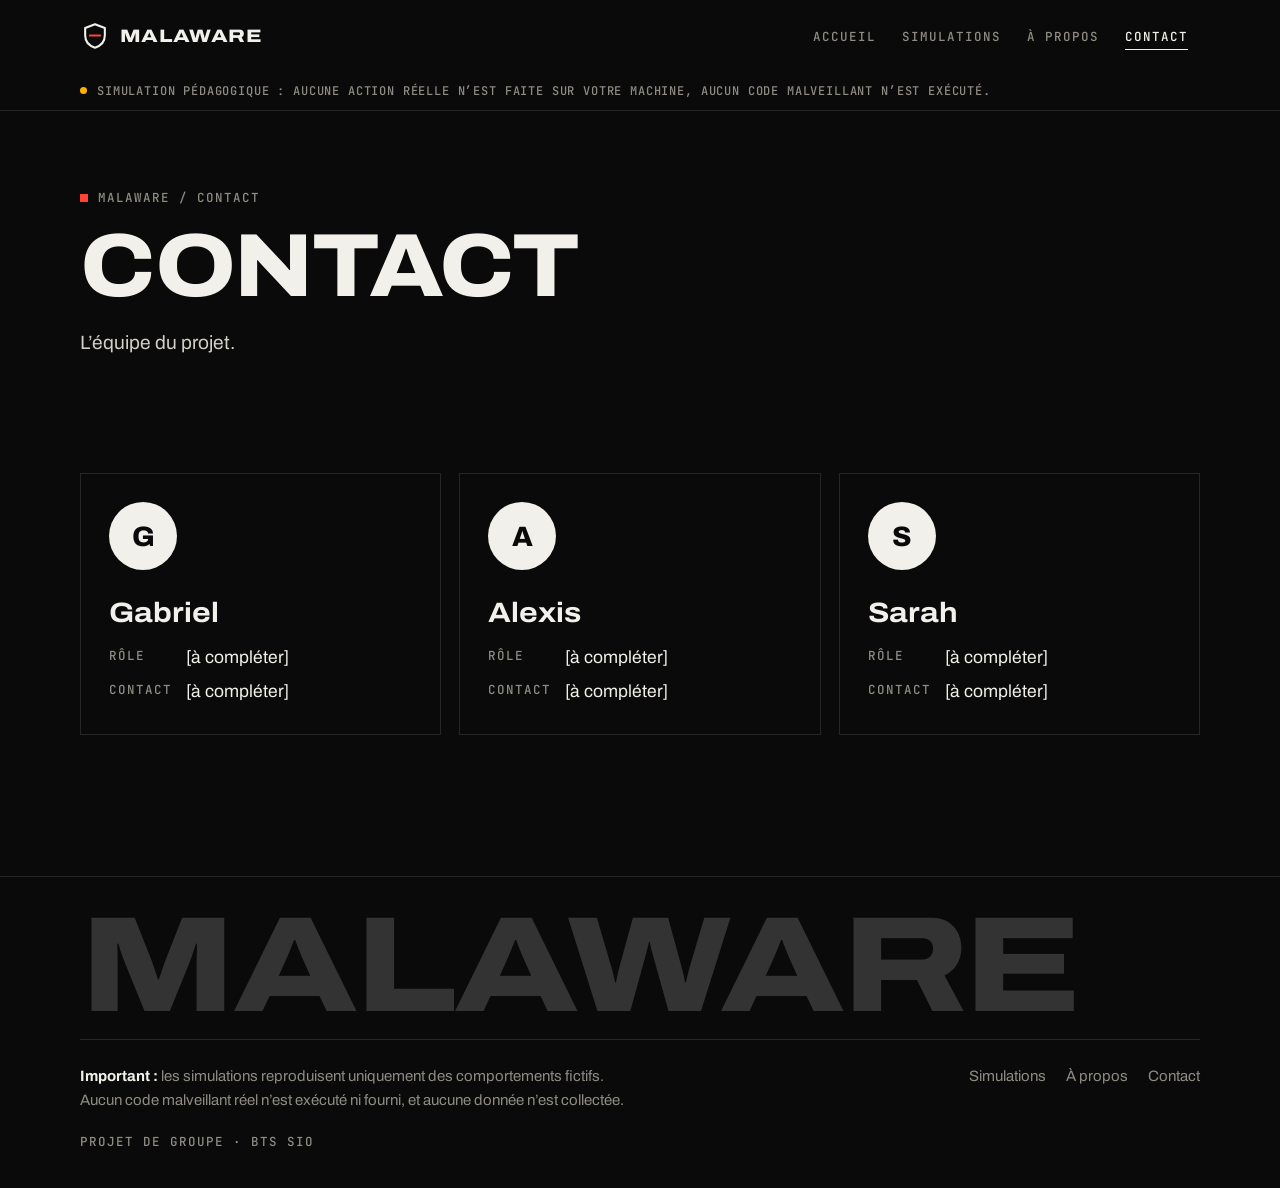
==== contact.html @ 68024338 "Site MalAware : version actuelle Site statique de prévention (BTS SIO) : trois simulations interacti" ====
<!doctype html>
<html lang="fr">
<head>
  <meta charset="utf-8">
  <meta name="viewport" content="width=device-width, initial-scale=1">
  <title>Contact · MalAware</title>
  <link rel="stylesheet" href="style/main.css">
  <script>document.documentElement.classList.add("js")</script>
</head>
<body>
<a class="skip" href="#main">Aller au contenu</a>

<header class="site-h">
  <div class="w">
    <a class="logo" href="index.html"><svg viewBox="0 0 32 32" aria-hidden="true"><path d="M16 3.5l10.5 4v7.8c0 6.6-4.4 11.3-10.5 13.2C9.9 26.6 5.5 21.9 5.5 15.3V7.5z"/><path class="logo-s" d="M10.5 15.5h11"/></svg><span>MalAware</span></a>
    <nav aria-label="Navigation principale">
      <a href="index.html">Accueil</a>
      <a href="index.html#catalogue">Simulations</a>
      <a href="apropos.html">À propos</a>
      <a href="contact.html" aria-current="page">Contact</a>
    </nav>
  </div>
</header>
<p class="warn" role="note"><span class="w">Simulation pédagogique : aucune action réelle n’est faite sur votre machine, aucun code malveillant n’est exécuté.</span></p>

<main id="main">
  <section class="phead w">
    <p class="crumb rv">MalAware / Contact</p>
    <h1 class="phead-t"><span class="l"><span>Contact</span></span></h1>
    <p class="lead rv" style="--i:2">L’équipe du projet.</p>
  </section>

  <section class="sec w">
    <div class="team">
      <article class="member rv" data-m="trojan" style="--i:0"><span class="av" aria-hidden="true">G</span><h3>Gabriel</h3><dl><dt>Rôle</dt><dd>[à compléter]</dd><dt>Contact</dt><dd>[à compléter]</dd></dl></article>
      <article class="member rv" data-m="keylogger" style="--i:1"><span class="av" aria-hidden="true">A</span><h3>Alexis</h3><dl><dt>Rôle</dt><dd>[à compléter]</dd><dt>Contact</dt><dd>[à compléter]</dd></dl></article>
      <article class="member rv" data-m="ransomware" style="--i:2"><span class="av" aria-hidden="true">S</span><h3>Sarah</h3><dl><dt>Rôle</dt><dd>[à compléter]</dd><dt>Contact</dt><dd>[à compléter]</dd></dl></article>
    </div>
  </section>
</main>

<footer class="site-f">
  <div class="w">
    <p class="f-giant" aria-hidden="true">MalAware</p>
    <div class="f-row">
      <p><b>Important :</b> les simulations reproduisent uniquement des comportements fictifs. Aucun code malveillant réel n’est exécuté ni fourni, et aucune donnée n’est collectée.</p>
      <nav aria-label="Pied de page"><a href="index.html#catalogue">Simulations</a><a href="apropos.html">À propos</a><a href="contact.html">Contact</a></nav>
    </div>
    <p class="f-small">Projet de groupe · BTS SIO</p>
  </div>
</footer>
<script src="js/main.js"></script>
</body>
</html>
---- style/main.css ----
/* =====================================================================
   MalAware · style/main.css
   ---------------------------------------------------------------------
   Direction artistique « Dossier » : noir profond, blanc cassé, une seule
   couleur d’alerte (rouge). Titres larges en capitales, étiquettes en
   police technique, filets fins, angles vifs.

   Mouvement : un seul langage, simple et lisible. Chaque élément apparaît
   par un fondu avec une légère montée, l’un après l’autre. Rien ne
   clignote. Seul le bandeau blanc défile en continu.

   Polices (hébergées dans fonts/, licence libre) :
     Archivo (titres, texte) · JetBrains Mono (étiquettes)

   Sommaire
     1. Polices et variables      6. Pages des malwares
     2. Base                      7. Pied de page
     3. En-tête                   8. Apparitions au défilement
     4. Boutons, textes           9. Simulations (moteur)
     5. Accueil                  10. Écrans factices et console
   ===================================================================== */

/* ---------------------------------------------------------------------
   1. Polices et variables
   --------------------------------------------------------------------- */
@font-face {
  font-family: "Archivo";
  src: url("../fonts/archivo-var.woff2") format("woff2");
  font-weight: 100 900;
  font-stretch: 62% 125%;
  font-display: swap;
}

@font-face {
  font-family: "JetBrains Mono";
  src: url("../fonts/jetbrains-mono-var.woff2") format("woff2");
  font-weight: 100 800;
  font-display: swap;
}

:root {
  color-scheme: dark;
  /* Couleurs */
  --bg: #0a0a0a;
  --bg-alt: #111;
  --surface-2: #1a1a1a;
  --line: #262626;
  --line-2: #3f3f3f;
  --text: #f2f0ea;
  --text-2: #d3d0c8;
  --muted: #8f8c84;
  --danger: #ff4433;
  --warn: #ffb000;
  --ok: #2fd27a;
  --danger-soft: rgba(255, 68, 51, .12);
  --warn-soft: rgba(255, 176, 0, .1);
  --ok-soft: rgba(47, 210, 122, .1);
  --m: var(--text);
  /* Polices */
  --font-d: "Archivo", "Arial Narrow", system-ui, sans-serif;
  --font-b: "Archivo", system-ui, sans-serif;
  --font-m: "JetBrains Mono", ui-monospace, Consolas, monospace;
  /* Arrondis (quasi aucun : style « dossier ») */
  --r: 0;
  --r-sm: 2px;
  /* Mouvement */
  --ease: cubic-bezier(.16, 1, .3, 1);
  --rv-y: 18px;
  --rv-dur: .9s;
  --rv-gap: 80ms;
  /* Écrans factices des simulations */
  --scr-bg: #0e0e0e;
  --scr-bar: #161616;
  --scr-line: #2c2c2c;
  --ui-link: #a8beff;
  --paper: #ecebe6;
  --paper-ink: #151515;
  --paper-line: #c7c4bb;
  /* Console de l’attaquant */
  --atk-bg: #000;
  --atk-line: #3a1512;
  --atk-text: #ffd8d2;
  --atk-dim: #94645d;
  --atk-head: #ff4433;
  --atk-out: rgba(255, 255, 255, .02);
  /* Indices */
  --ind-bg: rgba(255, 176, 0, .08);
  --ind-text: #ffd27a;
}

/* ---------------------------------------------------------------------
   2. Base
   --------------------------------------------------------------------- */
*,
*::before,
*::after { box-sizing: border-box }

html { scroll-behavior: smooth; -webkit-text-size-adjust: 100% }

body {
  margin: 0;
  background: var(--bg);
  color: var(--text);
  font: 400 17.5px/1.6 var(--font-b);
  -webkit-font-smoothing: antialiased;
  overflow-x: hidden;
}

h1, h2, h3, h4 { margin: 0; font-family: var(--font-d); line-height: 1.08 }
h1, h2 { font-weight: 800; font-stretch: 118%; text-transform: uppercase }
h2 { font-size: clamp(28px, 3.4vw, 44px); letter-spacing: -.01em }
h3 { font-size: 22px; font-weight: 700; font-stretch: 112%; line-height: 1.2 }
p { margin: 0 0 1em }
a { color: inherit; text-decoration-thickness: 1px; text-underline-offset: .22em }
b, strong { font-weight: 700 }
::selection { background: var(--text); color: var(--bg) }
:focus-visible { outline: 3px solid var(--text); outline-offset: 3px }
[hidden] { display: none !important }

.w { width: 100%; max-width: 1200px; margin: 0 auto; padding: 0 clamp(18px, 4vw, 40px) }
.mono, code, kbd { font-family: var(--font-m) }
.sr { position: absolute; width: 1px; height: 1px; overflow: hidden; clip: rect(0 0 0 0); white-space: nowrap }
.sprite { position: absolute; width: 0; height: 0; overflow: hidden }

.skip { position: absolute; left: -9999px; z-index: 99 }
.skip:focus { left: 12px; top: 12px; padding: 10px 14px; background: var(--text); color: var(--bg) }

/* Icônes dessinées (pas d’emoji) */
:where(svg.ic) { width: 1em; height: 1em; flex: none; fill: none; stroke: currentColor; stroke-width: 2; stroke-linecap: round; stroke-linejoin: round }
.i { display: inline-block; flex: none; width: 1.05em; height: 1.05em; vertical-align: -.17em; fill: none; stroke: currentColor; stroke-width: 2; stroke-linecap: round; stroke-linejoin: round }

/* Petite étiquette technique (police à chasse fixe, capitales) */
.kicker,
.crumb,
.sec-n,
.plate-k,
.plate-f,
.mc-n,
.mc-fam,
.duo-k,
.meta dt,
.fi-k,
.suite small,
.member dt,
.f-small { font-family: var(--font-m); font-weight: 500; font-size: 12.5px; letter-spacing: .08em; text-transform: uppercase }

/* ---------------------------------------------------------------------
   3. En-tête
   --------------------------------------------------------------------- */
.site-h {
  position: sticky;
  top: 0;
  z-index: 30;
  background: var(--bg);
  border-bottom: 1px solid transparent;
  transition: border-color .3s;
}

.site-h.scrolled { border-bottom-color: var(--line) }

.site-h .w {
  display: flex;
  flex-wrap: wrap;
  align-items: center;
  justify-content: space-between;
  gap: 8px 24px;
  min-height: 72px;
  padding-block: 10px;
}

.logo { display: inline-flex; align-items: center; gap: 10px; color: var(--text); text-decoration: none }
.logo span { font: 800 18px/1 var(--font-d); font-stretch: 125%; letter-spacing: .02em; text-transform: uppercase }
.logo svg { width: 30px; height: 30px; fill: none; stroke: currentColor; stroke-width: 2.2; stroke-linecap: round; stroke-linejoin: round; overflow: visible }
.logo-s { stroke: var(--danger); transition: transform .5s var(--ease) }
.logo:hover .logo-s { transform: translateY(-4px) }

.site-h nav { display: flex; flex-wrap: wrap; gap: 2px }
.site-h nav a { position: relative; padding: 10px 12px; color: var(--muted); font: 500 12.5px var(--font-m); letter-spacing: .08em; text-transform: uppercase; text-decoration: none; transition: color .2s }
.site-h nav a::after { content: ""; position: absolute; left: 12px; right: 12px; bottom: 5px; height: 1px; background: currentColor; transform: scaleX(0); transform-origin: right; transition: transform .45s var(--ease) }
.site-h nav a:hover,
.site-h nav a[aria-current] { color: var(--text) }
.site-h nav a:hover::after,
.site-h nav a[aria-current]::after { transform: scaleX(1); transform-origin: left }

.warn { margin: 0; padding: 10px 0; border-bottom: 1px solid var(--line); color: var(--muted); font: 500 12px/1.4 var(--font-m); letter-spacing: .07em; text-transform: uppercase }
.warn .w { display: block }
.warn .w::before { content: ""; display: inline-block; width: 7px; height: 7px; margin-right: 10px; border-radius: 50%; background: var(--warn); vertical-align: 1px }

/* ---------------------------------------------------------------------
   4. Boutons et textes
   --------------------------------------------------------------------- */
.kicker { margin: 0 0 22px; color: var(--muted) }
.lead { max-width: 52ch; color: var(--text-2); font-size: clamp(18px, 1.5vw, 21px); line-height: 1.55 }

/* Bouton : un aplat balaie le fond au survol */
.btn {
  position: relative;
  isolation: isolate;
  overflow: hidden;
  display: inline-flex;
  align-items: center;
  gap: 10px;
  min-height: 54px;
  padding: 14px 26px;
  border: 1px solid var(--text);
  background: var(--text);
  color: var(--bg);
  font: 600 13.5px/1.2 var(--font-m);
  letter-spacing: .08em;
  text-transform: uppercase;
  text-decoration: none;
  cursor: pointer;
  transition: color .35s var(--ease), border-color .35s;
}

.btn::before { content: ""; position: absolute; inset: 0; z-index: -1; background: var(--bg); transform: scaleX(0); transform-origin: right; transition: transform .55s var(--ease) }
.btn:hover::before { transform: scaleX(1); transform-origin: left }
.btn:hover { color: var(--text) }
.btn.s { border-color: var(--line-2); background: transparent; color: var(--text) }
.btn.s::before { background: var(--text) }
.btn.s:hover { border-color: var(--text); color: var(--bg) }
.btn .ic { width: 18px; height: 18px; transition: transform .35s var(--ease) }
.btn:hover .ic { transform: translateX(4px) }
.btn:disabled { opacity: .45; cursor: not-allowed }
.cta { display: flex; flex-wrap: wrap; gap: 12px; margin-top: 34px }

/* ---------------------------------------------------------------------
   5. Accueil
   --------------------------------------------------------------------- */
.hero { padding: clamp(40px, 7vw, 100px) 0 clamp(56px, 8vw, 110px) }
.hero-in { display: grid; gap: 56px; align-items: center }
.hero .kicker::before { content: ""; display: inline-block; width: 8px; height: 8px; margin-right: 10px; background: var(--danger) }

.hero-t,
.phead-t { letter-spacing: -.015em; line-height: .9; font-stretch: 112% }
.hero-t { margin: 0 0 30px; font-size: clamp(30px, 9.4vw, 106px); line-height: .96 }
.hero-t .l,
.phead-t .l { display: block; width: fit-content; white-space: nowrap }
.hero-t .l > span,
.phead-t .l > span { display: block }

@media (min-width: 980px) {
  .hero-in { grid-template-columns: minmax(0, 1.1fr) minmax(0, .9fr); grid-template-areas: "k k" "t t" "l a" "c a"; gap: 0 72px; align-items: start }
  .hero-txt { display: contents }
  .hero .kicker { grid-area: k }
  .hero-t { grid-area: t; margin-bottom: 48px }
  .hero-t .l-b { margin-left: clamp(0px, 7vw, 120px) }
  .hero .lead { grid-area: l; margin: 0 }
  .hero .cta { grid-area: c; align-self: start }
  .hero-art { grid-area: a; min-height: 340px }
}

/* Illustration : trois dossiers en escalier, un par malware, sans
   chevauchement pour que tout reste lisible. Ils suivent légèrement
   la souris (variables --mx et --my, voir main.js). */
.hero-art { --mx: 0; --my: 0; position: relative; min-height: 330px }

.plate {
  --p: 10px;
  position: absolute;
  display: flex;
  flex-direction: column;
  justify-content: space-between;
  width: 32.5%;
  aspect-ratio: 4 / 5;
  padding: 16px;
  border: 1px solid var(--line-2);
  background: #0f0f0f;
  box-shadow: 0 24px 50px rgba(0, 0, 0, .6);
  transform: translate(calc(var(--mx) * var(--p)), calc(var(--my) * var(--p)));
  transition: transform .9s var(--ease), translate .7s var(--ease);
}

.plate:nth-child(1) { left: 0; top: 0; --p: 8px }
.plate:nth-child(2) { left: 33.75%; top: 12%; --p: 14px }
.plate:nth-child(3) { left: 67.5%; top: 24%; --p: 20px }
.plate-k,
.plate-f { font-size: 11px; letter-spacing: .06em }
.plate-k { padding-bottom: 10px; border-bottom: 1px solid var(--line-2) }
.plate-f { color: var(--muted) }
.plate:nth-child(3) .plate-k { color: var(--danger) }
.plate .ic { align-self: center; width: 50%; height: auto; aspect-ratio: 1; margin-block: auto; stroke-width: 1.2 }
.hero-art:hover .plate:nth-child(1) { translate: -12px -6px }
.hero-art:hover .plate:nth-child(3) { translate: 12px 6px }

@media (max-width: 600px) {
  .hero-art { min-height: 220px }
  .plate { padding: 9px }
  .plate-k { font-size: 9.5px; letter-spacing: .04em }
  .plate-f { display: none }
}

/* Bandeau défilant, blanc sur noir (il ne s’arrête pas au survol) */
.ticker { overflow: hidden; background: var(--text); color: var(--bg) }
.tk { display: flex; width: max-content; animation: defile 50s linear infinite }
.tk span { display: inline-flex; align-items: center; gap: 30px; padding: 15px 0 15px 30px; font: 600 14.5px var(--font-m); letter-spacing: .05em; text-transform: uppercase; white-space: nowrap }
.tk span::after { content: ""; width: 8px; height: 8px; border-radius: 50%; background: var(--danger) }

@keyframes defile { to { transform: translateX(-50%) } }

/* Sections : un filet, le numéro au-dessus du titre, le texte à droite */
.sec { padding-top: clamp(72px, 9vw, 130px) }
.sec-h { position: relative; display: grid; gap: 14px 48px; align-items: start; margin-bottom: clamp(30px, 4vw, 52px); padding-top: 22px }
.sec-h::before { content: ""; position: absolute; top: 0; left: 0; right: 0; height: 1px; background: var(--line-2); transform-origin: left }

@media (min-width: 860px) {
  .sec-h { grid-template-columns: minmax(0, 1fr) minmax(0, 340px) }
  .sec-n { grid-column: 1 / -1 }
}

.sec-n { margin: 0 0 6px; color: var(--danger) }
.sec-d { margin: 0; padding-top: .2em; color: var(--muted) }

/* Cartes du catalogue : une bande continue, inversion noir/blanc au survol */
.cards { display: grid }

@media (min-width: 860px) {
  .cards { grid-template-columns: repeat(3, minmax(0, 1fr)) }
  .mcard { min-height: 460px }
  .mcard + .mcard { margin-left: -1px }
}

@media (max-width: 859px) {
  .mcard + .mcard { margin-top: -1px }
}

.mcard {
  position: relative;
  isolation: isolate;
  overflow: hidden;
  display: flex;
  flex-direction: column;
  padding: 28px;
  border: 1px solid var(--line);
  color: var(--text);
  text-decoration: none;
  transition: color .45s var(--ease);
}

.mcard::before { content: ""; position: absolute; inset: 0; z-index: -1; background: var(--text); transform: scaleY(0); transform-origin: bottom; transition: transform .6s var(--ease) }
.mcard:hover::before,
.mcard:focus-visible::before { transform: scaleY(1) }
.mcard:hover,
.mcard:focus-visible { color: var(--bg) }
.mc-n,
.mc-fam,
.mcard p { color: var(--muted); transition: color .45s var(--ease) }
.mcard:hover :is(.mc-n, .mc-fam, p),
.mcard:focus-visible :is(.mc-n, .mc-fam, p) { color: #4a4844 }
.mc-ico { width: 84px; height: 84px; margin: 36px 0 44px; stroke-width: 1.1 }
.mcard h3 { margin: 8px 0 12px; font-size: clamp(26px, 2.5vw, 34px); font-weight: 800; font-stretch: 125%; text-transform: uppercase }
.mcard p { margin: 0 0 28px }
.mc-go { display: inline-flex; align-items: center; gap: 10px; margin-top: auto; font-weight: 600 }
.mc-go .ic { width: 18px; height: 18px; transition: transform .35s var(--ease) }
.mcard:hover .mc-go .ic { transform: translateX(6px) }

/* Étapes « Comment ça marche » : grands chiffres fins */
.how { display: grid; gap: 40px; margin: 0; padding: 0; list-style: none }

@media (min-width: 860px) {
  .how { grid-template-columns: repeat(3, minmax(0, 1fr)) }
}

.how li { padding-top: 26px; border-top: 1px solid var(--line-2) }
.how-n { display: block; margin-bottom: 30px; font: 200 72px/1 var(--font-d); font-stretch: 125% }
.how h3 { margin-bottom: 10px }
.how p { margin: 0; color: var(--muted) }

/* Deux façons de jouer : une carte blanche, une carte noire */
.duo { display: grid }

@media (min-width: 860px) {
  .duo { grid-template-columns: 1fr 1fr }
}

.duo-c { min-height: 360px; padding: clamp(26px, 3.4vw, 44px); border: 1px solid var(--line) }
.duo-c.curieux { border-color: var(--text); background: var(--text); color: var(--bg) }
.duo-ico { width: 40px; height: 40px; margin-bottom: 40px; stroke-width: 1.6 }
.duo-k { margin-bottom: 10px; color: var(--muted) }
.duo-c h3 { margin-bottom: 14px; font-size: clamp(28px, 2.8vw, 38px) }
.duo-c p:last-child { margin: 0; color: var(--text-2) }
.duo-c.curieux .duo-k,
.duo-c.curieux p:last-child { color: #3a3833 }
.note { margin: 26px 0 0; color: var(--muted); font-size: 15px }

/* ---------------------------------------------------------------------
   6. Pages des malwares, À propos, Contact
   --------------------------------------------------------------------- */
.phead { padding-top: clamp(40px, 6vw, 84px) }
.phead-in { display: grid; gap: 24px 40px; align-items: end }

@media (min-width: 860px) {
  .phead-in { grid-template-columns: minmax(0, 1fr) auto }
}

.crumb { margin-bottom: 18px; color: var(--muted) }
.crumb::before { content: ""; display: inline-block; width: 8px; height: 8px; margin-right: 10px; background: var(--danger) }
.crumb a { color: var(--muted); text-decoration: none }
.crumb a:hover { color: var(--text) }
.phead-t { margin-bottom: 22px; font-size: clamp(32px, 7vw, 94px) }
.phead .lead { margin: 0 }
.phead-ico { width: clamp(110px, 14vw, 180px); height: auto; aspect-ratio: 1; color: var(--m); stroke-width: .9 }

@media (max-width: 859px) {
  .phead-ico { order: -1; width: 84px }
  .site-h nav a { padding: 6px 8px }
}

.meta { display: grid; grid-template-columns: repeat(auto-fit, minmax(190px, 1fr)); margin: 44px 0 0; border-top: 1px solid var(--line) }
.meta div { padding: 16px 20px 0 0 }
.meta dt { color: var(--muted) }
.meta dd { margin: 4px 0 0; font-weight: 600 }

/* Fiche : quatre blocs séparés par un filet */
.fiche { display: grid; gap: 44px 56px }

@media (min-width: 760px) {
  .fiche { grid-template-columns: 1fr 1fr }
}

.fi { --c: var(--line-2); padding-top: 24px; border-top: 1px solid var(--c) }
.fi.impact { --c: var(--danger) }
.fi.protection { --c: var(--ok) }
.fi-k { margin-bottom: 14px; color: var(--muted) }
.fi.impact .fi-k,
.fi.protection .fi-k { color: var(--c) }
.fi h3 { margin-bottom: 10px; font-size: 30px }
.fi p:last-child { margin: 0; color: var(--text-2) }

.sources { margin: 0; padding: 0; list-style: none; border-top: 1px solid var(--line) }
.sources li { display: flex; flex-wrap: wrap; align-items: baseline; gap: 4px 14px; padding: 18px 0; border-bottom: 1px solid var(--line) }
.sources li span { margin-left: auto; color: var(--muted); font: 13.5px var(--font-m) }

/* Lien vers la simulation suivante */
.suite { padding-top: clamp(72px, 9vw, 130px) }
.suite a { display: flex; justify-content: space-between; align-items: center; gap: 20px; padding: 34px 0; border-block: 1px solid var(--line); text-decoration: none }
.suite small { display: block; margin-bottom: 8px; color: var(--muted); transition: color .3s }
.suite b { display: block; font: 800 clamp(36px, 6vw, 72px)/1 var(--font-d); font-stretch: 125%; text-transform: uppercase }
.suite .ic { width: clamp(36px, 5vw, 64px); height: auto; aspect-ratio: 1; transition: transform .45s var(--ease) }
.suite a:hover small { color: var(--text) }
.suite a:hover .ic { transform: translateX(10px) }

.team { display: grid; gap: 18px }

@media (min-width: 760px) {
  .team { grid-template-columns: repeat(3, minmax(0, 1fr)) }
}

.member { padding: 28px; border: 1px solid var(--line) }
.av { display: grid; place-items: center; width: 68px; height: 68px; margin-bottom: 26px; border-radius: 50%; background: var(--m); color: var(--bg); font: 800 28px var(--font-d) }
.member h3 { margin-bottom: 14px; font-size: 28px }
.member dl { display: grid; grid-template-columns: auto 1fr; gap: 6px 14px; margin: 0 }
.member dt { color: var(--muted); line-height: 1.9 }
.member dd { margin: 0 }

/* ---------------------------------------------------------------------
   7. Pied de page
   --------------------------------------------------------------------- */
.site-f { margin-top: clamp(90px, 11vw, 150px); padding: 0 0 36px; border-top: 1px solid var(--line); color: var(--muted); font-size: 15px; overflow: hidden }
/* Nom géant : plus visible, un trait de lumière le balaie quand il
   apparaît (une seule fois) et de nouveau au survol */
.f-giant {
  margin: 0;
  padding: 28px 0 12px;
  color: #333;
  font: 800 clamp(34px, 10.6vw, 142px)/.9 var(--font-d);
  font-stretch: 125%;
  letter-spacing: -.03em;
  text-transform: uppercase;
  white-space: nowrap;
  background: linear-gradient(100deg, #333 0 44%, var(--text) 50%, #333 56% 100%) 0 0 / 250% 100% no-repeat;
  -webkit-background-clip: text;
  background-clip: text;
  -webkit-text-fill-color: transparent;
  transition: background-position 1.4s var(--ease);
}

.f-giant:hover { background-position: 100% 0 }
.js .f-giant:not(.vu) { opacity: 0 }
.js .f-giant.vu { animation: geant-in 1s var(--ease) backwards, balayage 2.2s var(--ease) .3s backwards }

@keyframes geant-in { from { opacity: 0; transform: translateY(30px) } }
@keyframes balayage { from { background-position: 100% 0 } }
.f-row { display: grid; gap: 18px 40px; padding-top: 24px; border-top: 1px solid var(--line) }

@media (min-width: 860px) {
  .f-row { grid-template-columns: minmax(0, 1fr) auto }
}

.f-row p { max-width: 62ch; margin: 0 }
.site-f b { color: var(--text) }
.site-f nav { display: flex; flex-wrap: wrap; gap: 4px 20px }
.site-f nav a { color: var(--muted); text-decoration: none }
.site-f nav a:hover { color: var(--text) }
.f-small { margin: 20px 0 0 }

/* ---------------------------------------------------------------------
   8. Apparitions
   Un seul mouvement pour tout le site : fondu + légère montée.
   Les éléments .rv apparaissent quand ils entrent à l’écran (main.js leur
   ajoute .vu) ; --i règle l’ordre d’apparition dans un même groupe.
   Rien n’est masqué si JavaScript ne fonctionne pas (classe .js).
   --------------------------------------------------------------------- */
.js .rv:not(.vu) { opacity: 0 }
.js .rv.vu { animation: rv-in var(--rv-dur) var(--ease) backwards; animation-delay: calc(var(--i, 0) * var(--rv-gap)) }

/* Grands titres : les lignes arrivent l’une après l’autre au chargement */
.js .hero-t .l,
.js .phead-t .l { animation: rv-in 1s var(--ease) backwards; animation-delay: calc(var(--i, 0) * 90ms + 60ms) }

/* Dossiers de l’accueil : juste après le titre */
.js .plate { animation: rv-in 1s var(--ease) backwards; animation-delay: calc(var(--i) * 120ms + 400ms) }

/* Filet des sections : il se trace de gauche à droite */
.js .sec-h.vu::before { animation: trace 1.2s var(--ease) backwards }

@keyframes rv-in { from { opacity: 0; transform: translateY(var(--rv-y)) } }
@keyframes trace { from { transform: scaleX(0) } }

/* =====================================================================
   9. Simulations (moteur dans js/main.js)
   ===================================================================== */
.sim { position: relative; padding: clamp(14px, 2.4vw, 28px); border: 1px solid var(--line); background: #0c0c0c }
.sim-top { display: flex; flex-wrap: wrap; justify-content: space-between; align-items: center; gap: 10px; margin-bottom: 22px }
.sim-top .mono { font-size: 13.5px; font-weight: 600; letter-spacing: .04em; text-transform: uppercase }
.tools { display: flex; flex-wrap: wrap; gap: 8px }

.tool {
  display: inline-flex;
  align-items: center;
  gap: 7px;
  min-height: 40px;
  padding: 7px 15px;
  border: 1px solid var(--line-2);
  background: transparent;
  color: var(--text);
  font: 600 14px var(--font-b);
  cursor: pointer;
  transition: background .2s, color .2s, border-color .2s;
}

.tool:hover { border-color: var(--text) }
.tool[aria-pressed=true] { border-color: var(--warn); background: var(--warn); color: var(--bg) }
.tool svg,
.consigne svg { width: 17px; height: 17px; flex: none; fill: none; stroke: currentColor; stroke-width: 2; stroke-linecap: round; stroke-linejoin: round }

/* --- Frise des étapes --- */
.track { display: grid; grid-template-columns: repeat(5, 1fr); gap: 6px; margin: 0 0 20px; padding: 0; list-style: none }
.track li { position: relative; display: flex; flex-direction: column; align-items: center; gap: 8px; color: var(--muted); font-size: 13px; line-height: 1.25; text-align: center }

.track li:not(:last-child)::after {
  content: "";
  position: absolute;
  top: 16px;
  left: calc(50% + 22px);
  width: calc(100% - 38px);
  height: 2px;
  background: linear-gradient(var(--text), var(--text)) left / 0% 100% no-repeat, var(--line);
}

.track li.done::after { background-size: 100% 100%, auto }
.track li.new::after { animation: remplir .8s var(--ease) both }
.track .n { position: relative; z-index: 1; display: grid; place-items: center; width: 34px; height: 34px; border: 2px solid var(--line-2); border-radius: 50%; background: #0c0c0c; font: 600 14px var(--font-m) }
.track .done .n { border-color: var(--text); background: var(--text); color: var(--bg) }
.track .new .n,
.track .fin .n { animation: coche .5s var(--ease) both }
.track .now,
.track .fin { color: var(--text); font-weight: 600 }
.track .now .n { border-color: var(--warn); color: var(--warn); box-shadow: 0 0 0 4px var(--warn-soft) }
.track .skip .n { border-style: dashed; border-color: var(--ok); color: var(--ok) }
.track .skip .l { text-decoration: line-through }
.track .fin.ok .n { border-color: var(--ok); background: var(--ok); color: var(--bg) }
.track .fin.danger .n { border-color: var(--danger); background: var(--danger); color: var(--bg) }

@keyframes remplir { from { background-size: 0% 100%, auto } to { background-size: 100% 100%, auto } }
@keyframes coche { from { opacity: 0; transform: scale(.7) } }

@media (max-width: 560px) {
  .track .l { display: none }
  .track .now .l,
  .track .fin .l { display: block; white-space: nowrap }
}

/* --- Bandeau d’explication --- */
.narr {
  --tone: var(--text);
  position: relative;
  margin-bottom: 18px;
  padding: 20px 24px;
  border: 1px solid var(--line);
  border-left: 3px solid var(--tone);
  background: #121212;
  outline: none;
}

.narr.alerte { --tone: var(--warn) }
.narr.danger { --tone: var(--danger) }
.narr.ok { --tone: var(--ok) }
.narr:focus-visible { outline: 3px solid var(--text); outline-offset: 3px }
.narr-k { margin: 0 0 8px; color: var(--tone); font: 600 12.5px var(--font-m); letter-spacing: .07em; text-transform: uppercase }
.narr h3 { margin: 0 0 8px; font-size: clamp(22px, 2.3vw, 28px); line-height: 1.15 }
.narr-t { max-width: 72ch; color: var(--text-2) }
.narr-t p { margin: .35em 0 }
.consigne { display: flex; align-items: flex-start; gap: 8px; margin: 14px 0 0; font-weight: 600 }
.consigne svg { margin-top: 4px }
.ind-n { margin: 8px 0 0; color: var(--warn); font-size: 14.5px }
.choix { display: flex; flex-wrap: wrap; gap: 10px; margin-top: 18px }
.choix .btn { min-height: 48px; padding: 10px 20px; font-size: 12.5px }

/* --- Les deux écrans --- */
.split { display: grid }

@media (min-width: 980px) {
  .split { grid-template-columns: minmax(0, 1.3fr) 48px minmax(0, 1fr) }
}

.pane { display: flex; flex-direction: column; min-width: 0; overflow: hidden; border: 1px solid var(--line); background: var(--bg) }
.pane.eux { border-color: var(--atk-line); background: var(--atk-bg); color: var(--atk-text) }
.pane-h { display: flex; flex-wrap: wrap; justify-content: space-between; align-items: center; gap: 6px 10px; padding: 11px 14px; border-bottom: 1px solid var(--line); color: var(--muted); font: 600 12px var(--font-m); letter-spacing: .07em; text-transform: uppercase }
.pane.eux .pane-h { border-color: var(--atk-line); color: var(--atk-dim) }
.pane-h > span:first-child { display: flex; align-items: center; gap: 8px }
.pane-h i { width: 8px; height: 8px; border-radius: 50%; background: var(--ok) }
.pane.eux .pane-h i { background: var(--atk-head) }
.pane-st { padding: 3px 10px; border-radius: 999px; background: var(--surface-2); color: var(--text); font-size: 11.5px; font-weight: 600; letter-spacing: .02em; text-transform: none }
.pane.eux .pane-st { background: rgba(255, 255, 255, .08); color: var(--atk-text) }
.pane-st.ok,
.pane.eux .pane-st.ok { background: var(--ok-soft); color: var(--ok) }
.pane-st.alerte,
.pane.eux .pane-st.alerte { background: var(--warn-soft); color: var(--warn) }
.pane-st.danger,
.pane.eux .pane-st.danger { background: var(--danger-soft); color: var(--danger) }
.pane-b { flex: 1; min-height: 320px; padding: 14px }

/* Flux de données entre les deux écrans : des points glissent d’un écran à l’autre */
.flux { position: relative; height: 40px }
.flux::before { content: ""; position: absolute; top: 0; bottom: 0; left: 50%; width: 2px; margin-left: -1px; background: var(--line) }
.flux i { position: absolute; top: 0; left: calc(50% - 4px); width: 8px; height: 8px; border-radius: 50%; background: var(--danger); opacity: 0 }
.flux.on i { animation: flyv 1.8s var(--ease) infinite }
.flux.on i:nth-child(2) { animation-delay: .6s }
.flux.on i:nth-child(3) { animation-delay: 1.2s }
.flux.rev i { animation-direction: reverse }
.flux.cut::before { background: repeating-linear-gradient(180deg, var(--ok) 0 6px, transparent 6px 12px) }

@media (min-width: 980px) {
  .flux { height: auto }
  .flux::before { top: 50%; bottom: auto; left: 0; right: 0; width: auto; height: 2px; margin: -1px 0 0 }
  .flux i { top: 50%; left: 0; margin-top: -4px }
  .flux.on i { animation-name: fly }
  .flux.cut::before { background: repeating-linear-gradient(90deg, var(--ok) 0 6px, transparent 6px 12px) }
}

@keyframes flyv { 0% { top: 0; opacity: 0 } 20%, 80% { opacity: 1 } 100% { top: calc(100% - 8px); opacity: 0 } }
@keyframes fly { 0% { left: 0; opacity: 0 } 20%, 80% { opacity: 1 } 100% { left: calc(100% - 8px); opacity: 0 } }

/* --- Changement de scène (classe .swap ajoutée par le moteur) --- */
.swap { animation: swap .45s var(--ease) backwards }

@keyframes swap { from { opacity: 0; transform: translateY(8px) } }

/* --- Indices (bouton « Indices ») --- */
.ind { display: none }

.voir-ind .ind {
  display: flex;
  align-items: flex-start;
  gap: 8px;
  width: fit-content;
  max-width: 100%;
  margin: 6px 0;
  padding: 6px 11px;
  border: 1px solid var(--warn);
  border-radius: var(--r-sm);
  background: var(--ind-bg);
  color: var(--ind-text);
  font: 500 13.5px/1.45 var(--font-b);
  text-align: left;
  animation: fondu .35s var(--ease) both;
}

.voir-ind .ind > b { flex: none; display: grid; place-items: center; width: 18px; height: 18px; margin-top: 1px; border-radius: 50%; background: var(--warn); color: var(--bg); font: 700 11px var(--font-m) }
.voir-ind .sus { outline: 2px dashed var(--warn); outline-offset: 3px }

@keyframes fondu { from { opacity: 0; transform: translateY(-4px) } }

/* --- Bilan --- */
.bl-stats { display: grid; grid-template-columns: repeat(auto-fit, minmax(160px, 1fr)); gap: 12px; margin-bottom: 18px }
.bl-stats div { padding: 16px 18px; border: 1px solid var(--line); animation: monte .6s var(--ease) both }
.bl-stats div:nth-child(2) { animation-delay: .06s }
.bl-stats div:nth-child(3) { animation-delay: .12s }
.bl-stats div:nth-child(4) { animation-delay: .18s }
.bl-stats small { display: block; color: var(--muted); font: 500 11.5px var(--font-m); letter-spacing: .05em; text-transform: uppercase }
.bl-stats b { display: block; margin-top: 8px; font: 700 clamp(22px, 2.4vw, 30px)/1.1 var(--font-d) }
.bl-stats .rd b { color: var(--danger) }
.bl-stats .ok b { color: var(--ok) }
.bl-stats .am b { color: var(--warn) }
.bl-grid { display: grid; gap: 14px }

@media (min-width: 760px) {
  .bl-grid { grid-template-columns: 1fr 1fr }
}

.bl-card { --c: var(--text); padding: 20px 22px; border: 1px solid var(--line); border-top: 3px solid var(--c); animation: monte .6s var(--ease) both }
.bl-card:nth-child(1) { animation-delay: .15s }
.bl-card:nth-child(2) { animation-delay: .23s }
.bl-card:nth-child(3) { animation-delay: .31s }
.bl-card:nth-child(4) { animation-delay: .39s }
.bl-card.am { --c: var(--warn) }
.bl-card.ok { --c: var(--ok) }
.bl-card.rd { --c: var(--danger) }
.bl-card h4 { margin: 0 0 10px; font: 700 19px/1.2 var(--font-d) }
.bl-card ul { margin: 0; padding-left: 20px }
.bl-card li { margin: 7px 0; color: var(--text-2); font-size: 15.5px }
.bl-card li::marker { color: var(--c) }
.bl-act { display: flex; flex-wrap: wrap; gap: 10px; margin-top: 22px }
.bl-autres { margin: 18px 0 0; color: var(--muted); font-size: 15px }

@keyframes monte { from { opacity: 0; transform: translateY(14px) } }

/* --- Journal technique --- */
.journal { margin-top: 18px }
.journal summary { display: inline-flex; align-items: center; gap: 8px; padding: 6px 0; color: var(--muted); font: 600 13px var(--font-m); letter-spacing: .04em; text-transform: uppercase; cursor: pointer }
.journal summary:hover { color: var(--text) }
.journal summary small { font-weight: 400; text-transform: none }
.jn { display: inline-block; min-width: 26px; padding: 1px 8px; border-radius: 999px; background: var(--surface-2); color: var(--text); font-size: 12px; text-align: center }
.log { max-height: 240px; overflow: auto; margin-top: 8px; padding: 12px 14px; border: 1px solid var(--line); background: var(--bg); font: 13px/1.6 var(--font-m) }
.log div { margin: 2px 0 }
.log .t { color: var(--muted) }
.log .am { color: var(--warn) }
.log .ok { color: var(--ok) }
.log .rd { color: var(--danger) }

/* =====================================================================
   10. Écrans factices (votre écran) et console de l’attaquant
   ===================================================================== */
.ui { overflow: hidden; border: 1px solid var(--scr-line); background: var(--scr-bg); color: var(--text); font-size: 14.5px }
.ui-bar { display: flex; align-items: center; gap: 6px; padding: 8px 10px; border-bottom: 1px solid var(--scr-line); background: var(--scr-bar) }
.ui-bar .d { flex: none; width: 10px; height: 10px; border-radius: 50%; background: var(--scr-line) }
.ui-titre { margin-left: 6px; overflow: hidden; color: var(--muted); font-size: 13px; white-space: nowrap; text-overflow: ellipsis }
.ui-url { flex: 1; min-width: 0; margin-left: 6px; padding: 4px 12px; overflow: hidden; border: 1px solid var(--scr-line); border-radius: 999px; background: var(--scr-bg); font: 12.5px var(--font-m); white-space: nowrap; text-overflow: ellipsis }
.ui-url .i { margin-right: 4px; color: var(--muted) }
.ui-body { padding: 14px }
.ui-l { margin: 0 0 8px; color: var(--muted); font-size: 14px }

.ui-btn {
  min-height: 38px;
  padding: 7px 16px;
  border: 1px solid var(--scr-line);
  border-radius: var(--r-sm);
  background: var(--scr-bar);
  color: var(--text);
  font: 600 14px var(--font-b);
  cursor: pointer;
  transition: border-color .2s, background .2s;
}

.ui-btn:hover { border-color: var(--text) }
.ui-btn.pri { border-color: var(--text); background: var(--text); color: var(--bg) }
.ui-btn:disabled { opacity: .5; cursor: not-allowed }
.ui-lien { padding: 6px 0; border: 0; background: none; color: var(--ui-link); font: inherit; font-size: 14px; text-decoration: underline; cursor: pointer }
.ctr { margin: 10px 0 0; text-align: center }
.rouge { color: var(--danger) }
.vert { color: var(--ok) }

/* Choix de départ (cases et boutons radio) */
.opt { display: flex; align-items: flex-start; gap: 12px; margin: 0 0 10px; padding: 14px 16px; border: 1px solid var(--scr-line); background: var(--scr-bg); cursor: pointer; transition: border-color .2s, background .2s }
.opt:hover { border-color: var(--line-2) }
.opt:has(input:checked) { border-color: var(--text); background: var(--surface-2) }
.opt input { flex: none; width: 20px; height: 20px; margin-top: 2px; accent-color: var(--text) }
.opt span { color: var(--muted); font-size: 14.5px }
.opt span b:first-child { display: block; margin-bottom: 2px; color: var(--text); font-size: 16px }

/* Moteur de recherche */
.srch { display: flex; align-items: center; gap: 12px; margin-bottom: 10px }
.srch-logo { color: var(--text); font: 800 17px var(--font-d) }
.srch-q { flex: 1; padding: 5px 14px; border: 1px solid var(--scr-line); border-radius: 999px }
.res { display: block; width: 100%; margin: 0 0 6px; padding: 10px 12px; border: 1px solid transparent; border-radius: var(--r-sm); background: none; color: var(--text); font: inherit; text-align: left; cursor: pointer; transition: background .2s, border-color .2s }
.res:hover,
.res:focus-visible { border-color: var(--scr-line); background: var(--scr-bar) }
.res small { display: block; color: var(--muted); font: 12.5px var(--font-m) }
.res strong { display: block; margin: 2px 0; color: var(--ui-link); font-size: 16px }
.res > span { color: var(--muted); font-size: 14px }
.ad { display: inline-block; margin-right: 6px; padding: 0 5px; border-radius: 3px; background: var(--text); color: var(--scr-bg); font: 700 11px var(--font-b) }

/* Faux site de téléchargement (couleurs criardes volontaires) */
.pg-ban { display: flex; align-items: center; justify-content: center; gap: 8px; padding: 9px 10px; border-radius: 6px; background: linear-gradient(90deg, #ff4d4d, #ff9f1a); color: #1a0505; font-weight: 800; text-align: center }
.pg-cd { margin: 10px 0 0; text-align: center }
.pg-cd b { color: var(--danger); font-family: var(--font-m) }
.dl { display: flex; align-items: center; justify-content: center; gap: 10px; width: 100%; margin: 10px 0; padding: 13px; border: 0; border-radius: 8px; background: linear-gradient(#3ad86f, #1e9e4a); color: #04150a; font: 800 17px var(--font-b); cursor: pointer; box-shadow: 0 0 22px rgba(54, 210, 106, .35) }
.dl.mini { display: inline-flex; width: auto; margin: 0; padding: 7px 14px; font-size: 13px; box-shadow: none }
.pg-f { margin: 0; color: var(--muted); font-size: 13px }
.avis { margin-top: 10px; padding-top: 8px; border-top: 1px solid var(--scr-line); color: var(--muted); font-size: 13px }
.avis b { color: #e0a100 }
.pg-bas { display: flex; flex-wrap: wrap; justify-content: space-between; align-items: center; gap: 8px; margin-top: 12px }
.off { padding: 12px 0; text-align: center }
.off-logo { margin: 0; font: 800 26px var(--font-d) }
.off p { margin: 4px 0 14px; color: var(--muted) }

/* Boîte de dialogue du système */
.ui-dlg { max-width: 400px; margin: 6px auto; padding: 18px; border: 1px solid var(--line-2); background: var(--scr-bg); color: var(--text); box-shadow: 0 20px 50px rgba(0, 0, 0, .45); animation: monte .5s var(--ease) both }
.ui-dlg p { margin: 0 0 10px }
.ui-dlg-h { color: var(--muted); font: 600 12px var(--font-m); letter-spacing: .06em; text-transform: uppercase }
.ui-app { display: flex; align-items: center; gap: 10px; margin: 0 0 10px; padding: 9px 12px; overflow-wrap: anywhere; border: 1px solid var(--scr-line); border-radius: var(--r-sm); font: 13.5px var(--font-m) }
.ui-app .i { width: 20px; height: 20px }
.ui-btns { display: flex; justify-content: flex-end; gap: 8px; margin-top: 14px }

/* Installeur */
.inst-t { margin: 0 }
.inst-bar { height: 10px; margin: 10px 0 14px; overflow: hidden; border: 1px solid var(--scr-line); border-radius: 99px; background: var(--scr-bar) }
.inst-bar i { display: block; width: 0; height: 100%; background: var(--text); transition: width .6s var(--ease) }
.chk { display: flex; align-items: center; gap: 8px; width: fit-content; font-size: 14px }
.chk input { width: 17px; height: 17px; accent-color: var(--text) }
[data-fin] .ui-btn { margin-top: 14px; animation: monte .5s var(--ease) both }

/* Papier : PDF, banque, document */
.pdf { padding: 16px 18px; border-radius: var(--r-sm); background: var(--paper); color: var(--paper-ink); font-size: 13.5px; box-shadow: inset 0 0 0 1px var(--paper-line) }
.pdf h6 { margin: 0 0 8px; font: 700 15px var(--font-b) }
.pdf p { margin: 3px 0 }
.pdf u { display: block; height: 7px; margin: 8px 0; border-radius: 4px; background: var(--paper-line) }
.signes { margin-top: 12px; padding: 12px 14px; border: 1px dashed var(--line-2); font-size: 14px }
.signes ul { margin: 4px 0 0; padding-left: 18px }
.signes-n { margin: 8px 0 0; color: var(--muted); font-size: 13px }
.signes-n b { color: var(--text) }

.login,
.bk { max-width: 330px; margin: 4px auto; padding: 18px; background: var(--paper); color: var(--paper-ink); box-shadow: inset 0 0 0 1px var(--paper-line) }
.bk-logo { margin: 0 0 10px; color: #0b4f8a; font: 800 18px var(--font-d) }
.login label { display: block; margin: 8px 0 4px; font-size: 13px; font-weight: 600 }
.login input { width: 100%; padding: 9px 10px; border: 1px solid #9fb0c3; border-radius: 6px; background: #fff; color: var(--paper-ink); font: 15px var(--font-b) }
.login input:focus-visible { outline: 3px solid #0b6bcb; outline-offset: 1px }
.login .ui-btn.pri { width: 100%; margin-top: 8px; border-color: #0b5cad; border-radius: 6px; background: #0b5cad; color: #fff }
.login .err { min-height: 1em; margin: 6px 0 0; color: #b3261e; font-size: 13px }
.avert { margin: 10px 0 0; color: var(--warn); font-size: 13px; text-align: center }
.bk-h { margin: 0; color: #4a5b6e; font-size: 13px }
.solde { margin: 0 0 8px; color: #0b3d6b; font: 700 28px var(--font-d) }
.ops { font-size: 13px }
.ops div { display: flex; justify-content: space-between; padding: 5px 0; border-top: 1px solid var(--paper-line) }
.neg { color: #b3261e }

/* Téléphone */
.phone { max-width: 290px; min-height: 70px; margin: 14px auto 0; padding: 14px 10px; border: 3px solid #2b2e36; border-radius: 28px; background: #0c0d10; color: #f1f1f1 }
.tel-h { margin: 0 0 8px; color: #8d929c; font-size: 12px; text-align: center }
.notif { margin-bottom: 8px; padding: 9px 11px; border-radius: 14px; background: #1f222a; font-size: 13.5px; animation: pop .45s var(--ease) both }
.notif small { display: block; color: #8d929c; font-size: 11.5px }
.appel { display: flex; flex-direction: column; align-items: center; padding: 10px; border-radius: 14px; background: #12301f; text-align: center }
.appel small { color: #4ade80; font-size: 12px }
.appel b { font: 600 17px var(--font-m) }
.appel span { color: #a6adb8; font-size: 13px }
.bulle { margin: 8px 0 0; padding: 9px 11px; border-radius: 14px 14px 14px 3px; background: #1f222a; font-size: 13.5px }

.av-notif { display: flex; flex-direction: column; gap: 3px; max-width: 340px; margin: 30px auto; padding: 16px 18px; border: 1px solid var(--ok); background: var(--ok-soft); animation: monte .5s var(--ease) both }
.av-notif b { display: flex; align-items: center; gap: 8px; color: var(--ok); font-size: 16px }
.av-notif small { color: var(--muted) }

/* Messagerie */
.m-list { border-bottom: 1px solid var(--scr-line) }
.m-item { display: grid; grid-template-columns: 1fr auto; gap: 0 10px; width: 100%; padding: 10px 14px; border: 0; border-bottom: 1px solid var(--scr-line); background: none; color: var(--text); font: inherit; text-align: left; cursor: pointer; transition: background .2s }
.m-item:last-child { border-bottom: 0 }
.m-item:hover,
.m-item[aria-current=true] { background: var(--scr-bar) }
.m-item[aria-current=true] { box-shadow: inset 4px 0 0 var(--text) }
.m-from { font-weight: 500 }
.m-item.nl .m-from::before { content: ""; display: inline-block; width: 8px; height: 8px; margin-right: 8px; border-radius: 50%; background: var(--ui-link); vertical-align: middle }
.m-item.nl .m-from,
.m-item.nl .m-sub { color: var(--text); font-weight: 700 }
.m-h { color: var(--muted); font-size: 12.5px }
.m-sub { grid-column: 1 / -1; overflow: hidden; color: var(--muted); font-size: 13.5px; white-space: nowrap; text-overflow: ellipsis }
.m-read { min-height: 150px; padding: 14px }
.m-read > * { animation: swap .4s var(--ease) backwards }
.m-vide { margin: 30px 0; color: var(--muted); text-align: center }
.m-objet { margin: 0 0 4px; font-weight: 700 }
.m-de { margin: 0; overflow-wrap: anywhere; font-size: 13.5px }
.m-de span { color: var(--muted); font: 12.5px var(--font-m) }
.m-corps { margin-top: 10px; font-size: 14px }
.m-corps p { margin: .4em 0 }
.pj { display: flex; align-items: center; gap: 8px; width: fit-content; margin: 10px 0 0; padding: 6px 10px; border: 1px solid var(--scr-line); border-radius: var(--r-sm); font: 13px var(--font-m) }
.pj small { color: var(--muted) }
.m-actions { display: flex; flex-wrap: wrap; gap: 8px; margin-top: 12px }

/* Document avec macros */
.macro { display: flex; flex-wrap: wrap; align-items: center; gap: 6px 10px; padding: 8px 10px; border: 1px solid var(--warn); border-radius: var(--r-sm); background: var(--warn-soft); color: var(--text); font-size: 13.5px }
.macro b { display: inline-flex; align-items: center; gap: 6px; color: var(--warn) }
.macro .ui-btn { min-height: 32px; padding: 4px 12px; border-color: var(--warn); background: var(--warn); color: #1a1405 }
.doc-flou { position: relative; margin-top: 12px; padding: 14px 16px; border-radius: var(--r-sm); background: var(--paper); color: var(--paper-ink) }
.flou { filter: blur(4px); user-select: none }
.flou u { display: block; height: 8px; margin: 9px 0; border-radius: 4px; background: #9aa8b8 }
.doc-msg { position: absolute; inset: 50% 14px auto; transform: translateY(-50%); margin: 0; padding: 10px 12px; border-radius: 8px; background: #fff; box-shadow: 0 6px 20px rgba(0, 0, 0, .25); font-size: 13.5px; text-align: center }

/* Explorateur de fichiers */
.fx-sec { margin-bottom: 12px }
.fx-h { display: flex; flex-wrap: wrap; justify-content: space-between; gap: 4px 10px; margin: 0 0 6px; color: var(--muted); font: 600 12px var(--font-m) }
.fx-sec.safe .fx-h [data-sec-st] { color: var(--ok) }
.fx-grid { display: grid; grid-template-columns: repeat(auto-fill, minmax(98px, 1fr)); gap: 6px }
.fic { padding: 8px 4px; overflow-wrap: anywhere; border: 1px solid var(--scr-line); border-radius: var(--r-sm); background: var(--scr-bar); color: var(--text); font: 10.5px/1.3 var(--font-m); text-align: center }
.fic > .i { display: block; width: 22px; height: 22px; margin: 0 auto 5px; stroke-width: 1.7 }
.fic.x { border-color: var(--danger); background: var(--danger-soft); color: var(--danger) }
.fic.ab { border-color: var(--warn); background: var(--warn-soft); color: var(--warn) }
.fic.ok { border-color: var(--ok); background: var(--ok-soft); color: var(--ok) }
.fic.anim { animation: bascule .5s var(--ease) both }
.fx-sec.safe .fic:not(.x) { border-color: var(--ok) }
.taskbar { display: flex; flex-wrap: wrap; justify-content: space-between; align-items: center; gap: 8px; margin-top: 4px; padding: 8px 10px; border-radius: var(--r-sm); background: var(--scr-bar); font-size: 13.5px }
.taskbar .ui-btn { min-height: 30px; margin-left: 6px; padding: 3px 12px }

@keyframes bascule { from { opacity: .35; transform: scale(.94) } }

/* Message de rançon (aspect du rançongiciel) */
.rn { padding: 18px; border: 2px solid #ff4d4d; background: linear-gradient(#3a0d16, #1d060b); color: #ffd6d6; text-align: center; animation: monte .6s var(--ease) both }
.rn p { margin: 6px 0 }
.rn .ind { margin-inline: auto }
.rn-i .i { width: 42px; height: 42px; color: #ff6b6b; stroke-width: 1.6 }
.rn-t { color: #fff; font: 800 22px var(--font-d) }
.rn-p { font-size: 13px; opacity: .85 }
.cd { color: #ff6b6b; font: 700 30px var(--font-m); letter-spacing: .05em }
.rn .ui-btn { margin-top: 8px; border-color: #ff6b6b; background: #ff6b6b; color: #1a0505 }
.aide { padding: 18px 20px; border: 1px solid var(--line-2); background: var(--surface-2) }
.aide-t { margin: 0 0 8px; font: 700 19px var(--font-d) }
.aide ol { margin: 0; padding-left: 22px }
.aide li { margin: 6px 0 }
.aide-s { margin: 10px 0 0; color: var(--muted); font-size: 13px }

/* --- Console de l’attaquant --- */
.term { color: var(--atk-text); font: 13px/1.6 var(--font-m) }
.term-h { margin: 0 0 10px; color: var(--atk-head); font-weight: 700 }
.kv { display: flex; justify-content: space-between; gap: 12px; padding: 6px 0; border-bottom: 1px dashed var(--atk-line) }
.kv span { color: var(--atk-dim) }
.kv b { color: var(--atk-text); font-weight: 500; text-align: right; overflow-wrap: anywhere }
.kv b span { color: inherit }
.vole { padding: 0 5px; border-radius: 3px; background: var(--atk-head); color: #000 !important; font-weight: 600 }
.wait { margin: 12px 0 0; color: var(--atk-dim) }
.wait::after { content: "_"; margin-left: 2px }
.cmds { display: grid; gap: 6px; margin: 4px 0 10px }
.cmd { min-height: 40px; padding: 8px 12px; border: 1px solid var(--atk-line); border-radius: var(--r-sm); background: transparent; color: var(--atk-text); font: 13px var(--font-m); text-align: left; cursor: pointer; transition: background .2s, border-color .2s }
.cmd:hover { border-color: var(--atk-head); background: rgba(255, 68, 51, .14) }
.cmd.fait { opacity: .7 }
.cmd.fait::after { content: " ✓"; color: var(--atk-head) }
.out { min-height: 90px; padding: 10px 12px; border: 1px solid var(--atk-line); border-radius: var(--r-sm); background: var(--atk-out) }
.out > * { animation: ligne .35s var(--ease) both }
.out > :nth-child(2) { animation-delay: .07s }
.out > :nth-child(3) { animation-delay: .14s }
.out > :nth-child(4) { animation-delay: .21s }
.out > :nth-child(5) { animation-delay: .28s }
.out > :nth-child(6) { animation-delay: .35s }
.out > :nth-child(7) { animation-delay: .42s }
.out > :nth-child(8) { animation-delay: .49s }
.out .p { color: var(--atk-head) }
.out-ex { margin: 10px 0 0; padding-top: 10px; border-top: 1px solid var(--atk-line); color: var(--atk-text); font: 14px/1.5 var(--font-b) }
.out-ex a { color: inherit }
.capture { width: 150px; margin: 6px 0; padding: 6px 8px; border-radius: 4px; background: var(--paper) }
.capture i { display: block; height: 6px; margin-bottom: 6px; border-radius: 2px; background: #9aa8b8 }
.capture u { display: block; height: 4px; margin: 4px 0; border-radius: 2px; background: #c3ccd7 }
.cam { position: relative; width: 170px; height: 100px; margin: 6px 0; border-radius: 6px; background: radial-gradient(circle at 50% 40%, #8a7563 0 16%, transparent 17%), radial-gradient(ellipse at 50% 105%, #5d4c40 0 42%, transparent 43%), #26303c }
.cam::after { content: ""; position: absolute; inset: 0; border-radius: 6px; backdrop-filter: blur(3px); -webkit-backdrop-filter: blur(3px) }
.cam span { position: absolute; z-index: 1; top: 4px; left: 6px; color: #ff4d4d; font-size: 11px }
.k-ctx { margin: -4px 0 8px; color: var(--atk-dim); font-size: 12px }
.klog { min-height: 90px; max-height: 170px; overflow: auto; padding: 10px 12px; border: 1px solid var(--atk-line); border-radius: var(--r-sm); background: var(--atk-out); color: var(--atk-text); font: 15px/1.5 var(--font-m); word-break: break-all }
.klog .k { animation: touche .6s ease-out }
.k-win { display: block; color: var(--atk-dim); font-size: 12px }
.k-sp { margin: 0 2px; color: var(--warn); font-size: 12px }
.cmp { display: grid; grid-template-columns: 1fr 1fr; gap: 8px; margin-top: 10px }
.cmp div { min-width: 0; padding: 6px 10px; overflow-wrap: anywhere; border: 1px solid var(--atk-line); border-radius: var(--r-sm) }
.cmp small { display: block; color: var(--atk-dim); font-size: 11.5px }
.att div { margin: 4px 0; overflow-wrap: anywhere; animation: ligne .35s var(--ease) both }
.att .ko { color: var(--warn) }
.att .okk { color: var(--atk-head) }
.pop { animation: pop .45s var(--ease) both }

@keyframes ligne { from { opacity: 0; transform: translateX(-8px) } }
@keyframes touche { from { color: var(--atk-head) } }
@keyframes pop { from { opacity: 0; transform: translateY(-8px) } }

/* ---------------------------------------------------------------------
   Mouvement réduit (réglage de l’appareil) : on coupe les animations,
   bandeau défilant compris
   --------------------------------------------------------------------- */
@media (prefers-reduced-motion: reduce) {
  *,
  *::before,
  *::after {
    animation-duration: .01ms !important;
    animation-iteration-count: 1 !important;
    animation-delay: 0s !important;
    transition-duration: .01ms !important;
    scroll-behavior: auto !important;
  }
}
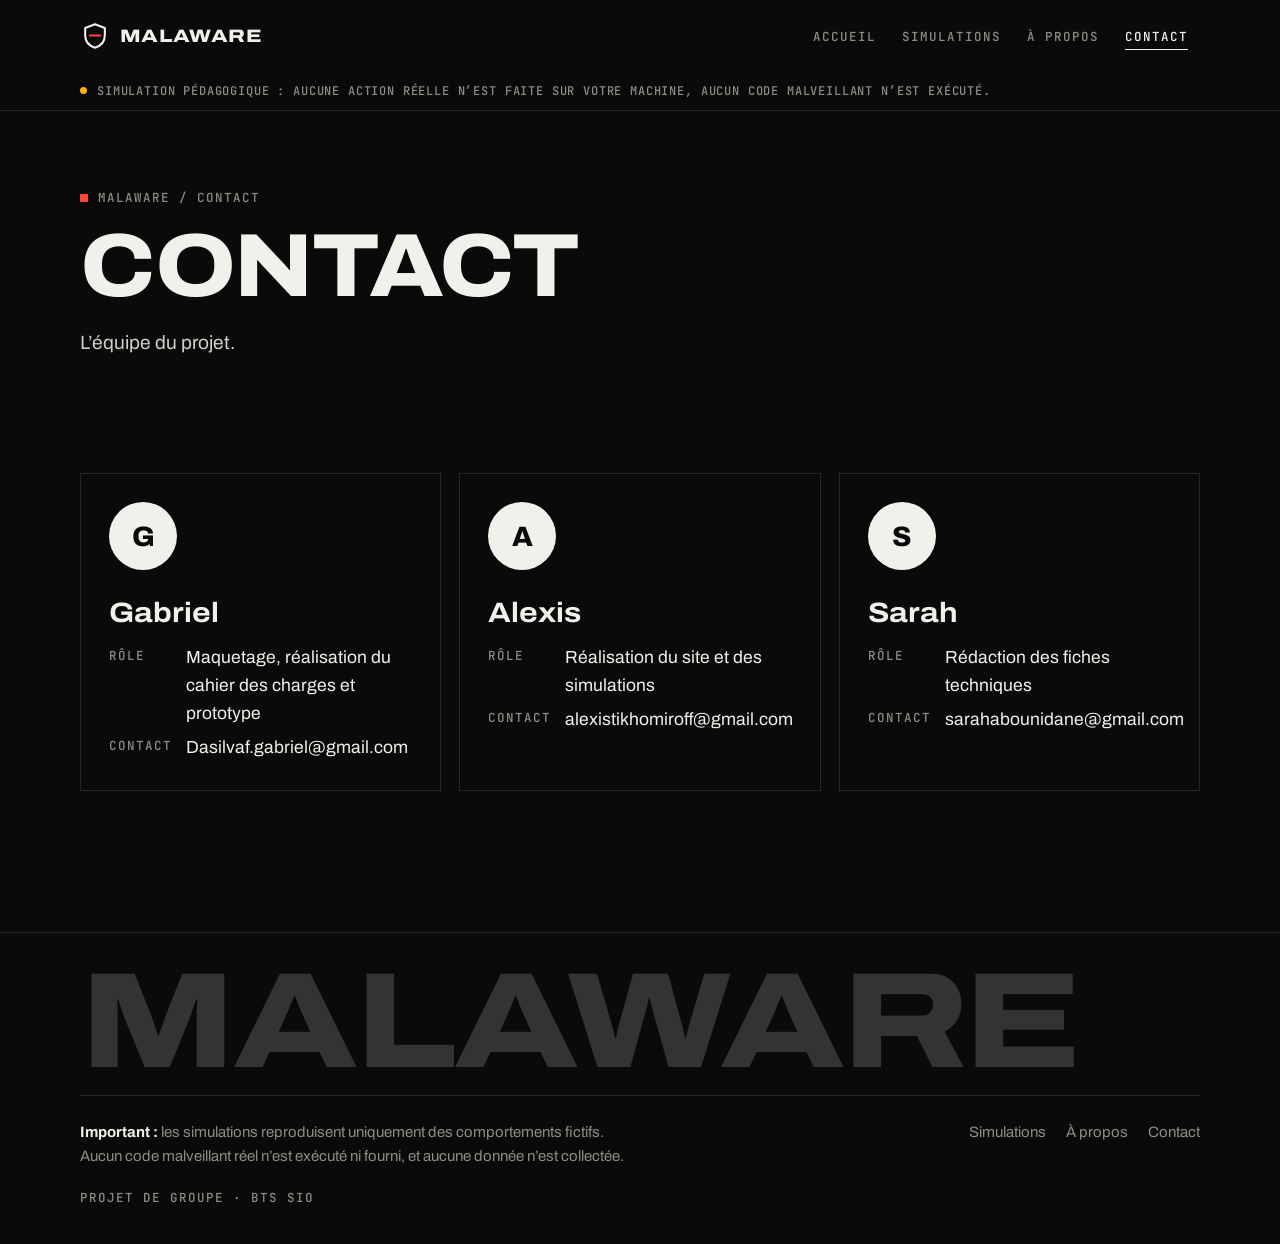
==== commit 4d7d27e8: "complete les informations de contact sur la page 'contact'" ====
--- a/contact.html
+++ b/contact.html
@@ -32,9 +32,9 @@
 
   <section class="sec w">
     <div class="team">
-      <article class="member rv" data-m="trojan" style="--i:0"><span class="av" aria-hidden="true">G</span><h3>Gabriel</h3><dl><dt>Rôle</dt><dd>[à compléter]</dd><dt>Contact</dt><dd>[à compléter]</dd></dl></article>
-      <article class="member rv" data-m="keylogger" style="--i:1"><span class="av" aria-hidden="true">A</span><h3>Alexis</h3><dl><dt>Rôle</dt><dd>[à compléter]</dd><dt>Contact</dt><dd>[à compléter]</dd></dl></article>
-      <article class="member rv" data-m="ransomware" style="--i:2"><span class="av" aria-hidden="true">S</span><h3>Sarah</h3><dl><dt>Rôle</dt><dd>[à compléter]</dd><dt>Contact</dt><dd>[à compléter]</dd></dl></article>
+      <article class="member rv" data-m="trojan" style="--i:0"><span class="av" aria-hidden="true">G</span><h3>Gabriel</h3><dl><dt>Rôle</dt><dd>Maquetage, réalisation du cahier des charges et prototype</dd><dt>Contact</dt><dd>Dasilvaf.gabriel@gmail.com</dd></dl></article>
+      <article class="member rv" data-m="keylogger" style="--i:1"><span class="av" aria-hidden="true">A</span><h3>Alexis</h3><dl><dt>Rôle</dt><dd>Réalisation du site et  des simulations</dd><dt>Contact</dt><dd>alexistikhomiroff@gmail.com</dd></dl></article>
+      <article class="member rv" data-m="ransomware" style="--i:2"><span class="av" aria-hidden="true">S</span><h3>Sarah</h3><dl><dt>Rôle</dt><dd>Rédaction des fiches techniques</dd><dt>Contact</dt><dd>sarahabounidane@gmail.com</dd></dl></article>
     </div>
   </section>
 </main>
